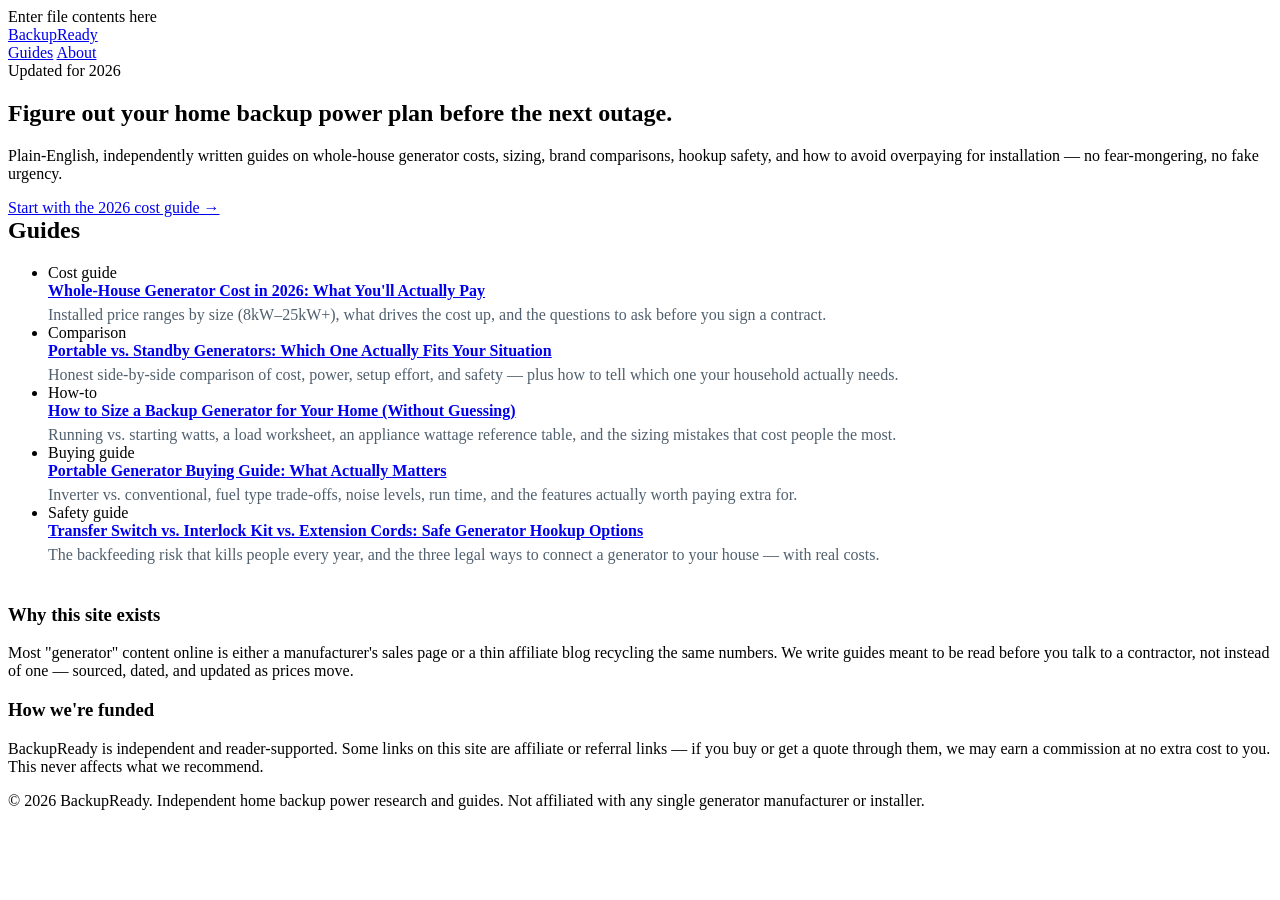
==== index.html @ 458bd5d5 "Create index.html for BackupReady homepage Added a complete HTML structure for the BackupReady homep" ====
Enter file contents here<!doctype html>
<html lang="en">
<head>
<meta charset="utf-8">
<meta name="viewport" content="width=device-width, initial-scale=1">
<title>BackupReady — Home Backup Power Guides, Costs &amp; Generator Comparisons</title>
<meta name="description" content="Independent, plain-English guides to home backup power: whole-house generator costs, sizing, brand comparisons, hookup safety, and how to buy without overpaying.">
<link rel="stylesheet" href="/assets/style.css">
<link rel="canonical" href="https://backupready.vercel.app/">
</head>
<body>
<header class="site">
  <div class="wrap">
    <a class="logo" href="/">Backup<span>Ready</span></a>
    <nav class="site">
      <a href="/guides/">Guides</a>
      <a href="/#about">About</a>
    </nav>
  </div>
</header>

<section class="hero">
  <div class="wrap">
    <span class="badge">Updated for 2026</span>
    <h1>Figure out your home backup power plan before the next outage.</h1>
    <p class="lead">Plain-English, independently written guides on whole-house generator costs, sizing, brand comparisons, hookup safety, and how to avoid overpaying for installation — no fear-mongering, no fake urgency.</p>
    <a class="btn" href="/guides/whole-house-generator-cost-2026.html">Start with the 2026 cost guide →</a>
  </div>
</section>

<main class="wrap">
  <h2 style="margin-top:0">Guides</h2>
  <ul class="guide-list">
    <li>
      <span class="tag">Cost guide</span><br>
      <a href="/guides/whole-house-generator-cost-2026.html"><strong>Whole-House Generator Cost in 2026: What You'll Actually Pay</strong></a>
      <p style="margin:6px 0 0;color:#51606e">Installed price ranges by size (8kW–25kW+), what drives the cost up, and the questions to ask before you sign a contract.</p>
    </li>
    <li>
      <span class="tag">Comparison</span><br>
      <a href="/guides/portable-vs-standby-generator.html"><strong>Portable vs. Standby Generators: Which One Actually Fits Your Situation</strong></a>
      <p style="margin:6px 0 0;color:#51606e">Honest side-by-side comparison of cost, power, setup effort, and safety — plus how to tell which one your household actually needs.</p>
    </li>
    <li>
      <span class="tag">How-to</span><br>
      <a href="/guides/how-to-size-a-backup-generator.html"><strong>How to Size a Backup Generator for Your Home (Without Guessing)</strong></a>
      <p style="margin:6px 0 0;color:#51606e">Running vs. starting watts, a load worksheet, an appliance wattage reference table, and the sizing mistakes that cost people the most.</p>
    </li>
    <li>
      <span class="tag">Buying guide</span><br>
      <a href="/guides/portable-generator-buying-guide.html"><strong>Portable Generator Buying Guide: What Actually Matters</strong></a>
      <p style="margin:6px 0 0;color:#51606e">Inverter vs. conventional, fuel type trade-offs, noise levels, run time, and the features actually worth paying extra for.</p>
    </li>
    <li>
      <span class="tag">Safety guide</span><br>
      <a href="/guides/generator-transfer-switch-vs-interlock.html"><strong>Transfer Switch vs. Interlock Kit vs. Extension Cords: Safe Generator Hookup Options</strong></a>
      <p style="margin:6px 0 0;color:#51606e">The backfeeding risk that kills people every year, and the three legal ways to connect a generator to your house — with real costs.</p>
    </li>
  </ul>

  <div class="grid" id="about" style="margin-top:40px">
    <div class="card">
      <h3>Why this site exists</h3>
      <p>Most "generator" content online is either a manufacturer's sales page or a thin affiliate blog recycling the same numbers. We write guides meant to be read before you talk to a contractor, not instead of one — sourced, dated, and updated as prices move.</p>
    </div>
    <div class="card">
      <h3>How we're funded</h3>
      <p>BackupReady is independent and reader-supported. Some links on this site are affiliate or referral links — if you buy or get a quote through them, we may earn a commission at no extra cost to you. This never affects what we recommend.</p>
    </div>
  </div>
</main>

<footer class="site">
  <div class="wrap">
    <p>© 2026 BackupReady. Independent home backup power research and guides. Not affiliated with any single generator manufacturer or installer.</p>
  </div>
</footer>
</body>
</html>
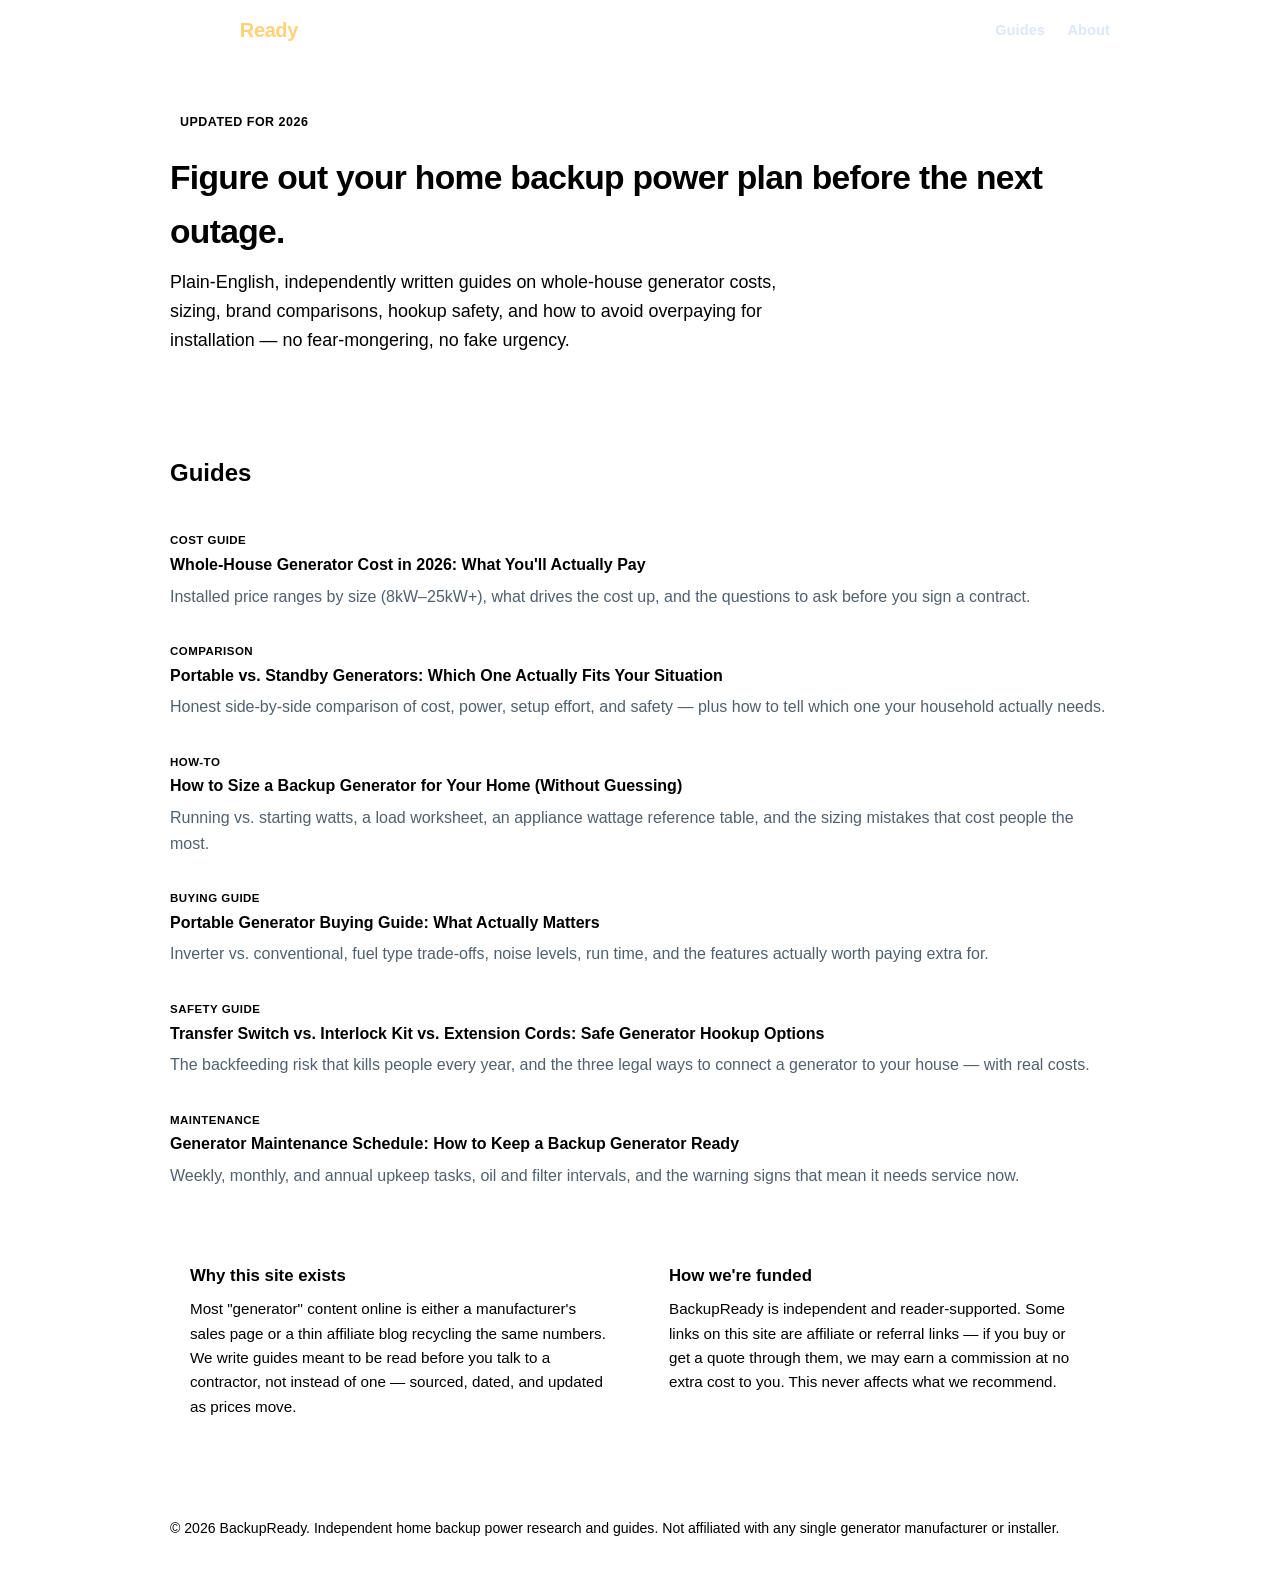
==== commit f0e2a261: "Add maintenance guide links to homepage" ====
--- a/index.html
+++ b/index.html
@@ -1,10 +1,10 @@
-Enter file contents here<!doctype html>
+<!doctype html>
 <html lang="en">
 <head>
 <meta charset="utf-8">
 <meta name="viewport" content="width=device-width, initial-scale=1">
 <title>BackupReady — Home Backup Power Guides, Costs &amp; Generator Comparisons</title>
-<meta name="description" content="Independent, plain-English guides to home backup power: whole-house generator costs, sizing, brand comparisons, hookup safety, and how to buy without overpaying.">
+<meta name="description" content="Independent, plain-English guides to home backup power: whole-house generator costs, sizing, brand comparisons, hookup safety, maintenance, and how to buy without overpaying.">
 <link rel="stylesheet" href="/assets/style.css">
 <link rel="canonical" href="https://backupready.vercel.app/">
 </head>
@@ -56,6 +56,11 @@
       <a href="/guides/generator-transfer-switch-vs-interlock.html"><strong>Transfer Switch vs. Interlock Kit vs. Extension Cords: Safe Generator Hookup Options</strong></a>
       <p style="margin:6px 0 0;color:#51606e">The backfeeding risk that kills people every year, and the three legal ways to connect a generator to your house — with real costs.</p>
     </li>
+    <li>
+      <span class="tag">Maintenance</span><br>
+      <a href="/guides/generator-maintenance-schedule.html"><strong>Generator Maintenance Schedule: How to Keep a Backup Generator Ready</strong></a>
+      <p style="margin:6px 0 0;color:#51606e">Weekly, monthly, and annual upkeep tasks, oil and filter intervals, and the warning signs that mean it needs service now.</p>
+    </li>
   </ul>
 
   <div class="grid" id="about" style="margin-top:40px">
--- a/assets/style.css
+++ b/assets/style.css
@@ -0,0 +1,55 @@
+Enter file contents here:root{
+  --ink:#16202b; --sub:#51606e; --line:#e4e9ee; --bg:#f7f9fb; --card:#ffffff;
+  --brand:#1a5fb4; --brand-dark:#123e75; --accent:#e8870e; --good:#1c7c4d;
+}
+*{box-sizing:border-box}
+html,body{margin:0;padding:0}
+body{
+  font-family:-apple-system,BlinkMacSystemFont,"Segoe UI",Roboto,Helvetica,Arial,sans-serif;
+  color:var(--ink); background:var(--bg); line-height:1.6;
+}
+a{color:var(--brand); text-decoration:none}
+a:hover{text-decoration:underline}
+.wrap{max-width:980px;margin:0 auto;padding:0 20px}
+header.site{background:var(--brand-dark);color:#fff;padding:14px 0}
+header.site .wrap{display:flex;align-items:center;justify-content:space-between}
+.logo{font-weight:800;font-size:1.25rem;color:#fff;letter-spacing:-.02em}
+.logo span{color:#ffd27a}
+nav.site a{color:#dce8f7;margin-left:18px;font-size:.92rem;font-weight:600}
+nav.site a:hover{color:#fff;text-decoration:none}
+.hero{background:linear-gradient(180deg,#eef4fb 0%,var(--bg) 100%);padding:48px 0 36px;border-bottom:1px solid var(--line)}
+.hero h1{font-size:2.1rem;margin:0 0 10px;letter-spacing:-.02em}
+.hero p.lead{color:var(--sub);font-size:1.12rem;max-width:640px;margin:0 0 20px}
+.badge{display:inline-block;background:#fff;border:1px solid var(--line);color:var(--sub);font-size:.78rem;font-weight:700;letter-spacing:.04em;text-transform:uppercase;padding:4px 10px;border-radius:99px;margin-bottom:14px}
+main{padding:36px 0 60px}
+.grid{display:grid;grid-template-columns:repeat(auto-fit,minmax(260px,1fr));gap:18px;margin:26px 0}
+.card{background:var(--card);border:1px solid var(--line);border-radius:12px;padding:20px}
+.card h3{margin:0 0 8px;font-size:1.05rem}
+.card p{color:var(--sub);margin:0 0 10px;font-size:.95rem}
+.card a.btn{font-weight:700}
+.btn{display:inline-block;background:var(--brand);color:#fff!important;padding:10px 16px;border-radius:8px;font-weight:700;font-size:.92rem}
+.btn:hover{background:var(--brand-dark);text-decoration:none}
+.btn.alt{background:var(--accent)}
+.btn.alt:hover{background:#c66e05}
+table.cost{width:100%;border-collapse:collapse;margin:18px 0;font-size:.95rem}
+table.cost th,table.cost td{border:1px solid var(--line);padding:10px 12px;text-align:left}
+table.cost th{background:#eef4fb}
+table.cost tr:nth-child(even) td{background:#fafcfe}
+.callout{background:#fff7ea;border:1px solid #f3d9a4;border-radius:10px;padding:16px 18px;margin:22px 0}
+.callout.good{background:#eefbf3;border-color:#bfe9cf}
+.toc{background:var(--card);border:1px solid var(--line);border-radius:10px;padding:16px 20px;margin:20px 0}
+.toc strong{display:block;margin-bottom:6px}
+.toc ol{margin:0;padding-left:20px}
+article h2{margin-top:36px;font-size:1.4rem;border-top:1px solid var(--line);padding-top:24px}
+article h3{margin-top:22px;font-size:1.1rem}
+.faq dt{font-weight:700;margin-top:16px}
+.faq dd{margin:4px 0 0;color:var(--sub)}
+.breadcrumb{font-size:.85rem;color:var(--sub);margin-bottom:8px}
+.disclosure{font-size:.82rem;color:var(--sub);background:#fff;border:1px dashed var(--line);border-radius:8px;padding:10px 14px;margin:18px 0}
+footer.site{border-top:1px solid var(--line);padding:28px 0;color:var(--sub);font-size:.88rem}
+footer.site a{color:var(--sub)}
+.guide-list{list-style:none;padding:0;margin:0}
+.guide-list li{border-bottom:1px solid var(--line);padding:14px 0}
+.guide-list li:last-child{border-bottom:none}
+.guide-list .tag{font-size:.72rem;text-transform:uppercase;letter-spacing:.04em;color:var(--good);font-weight:800}
+.meta{color:var(--sub);font-size:.85rem;margin-bottom:18px}
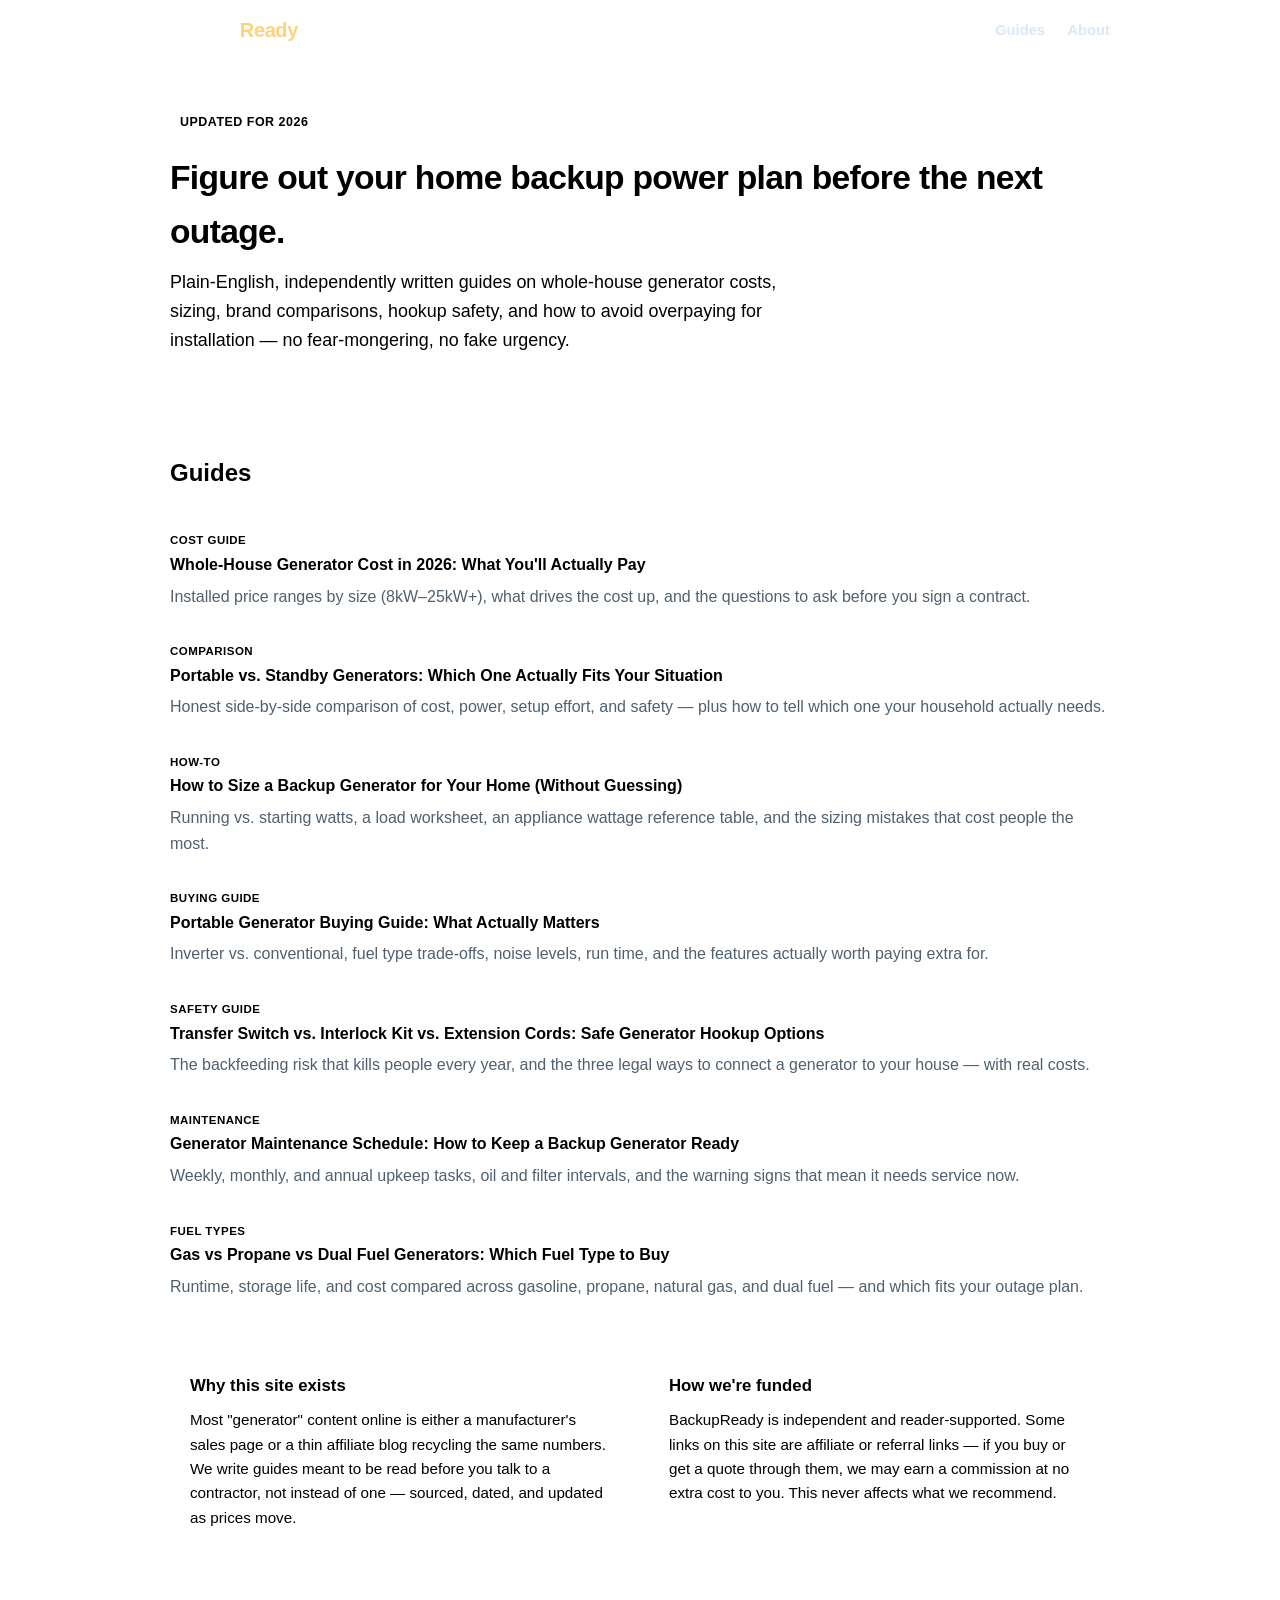
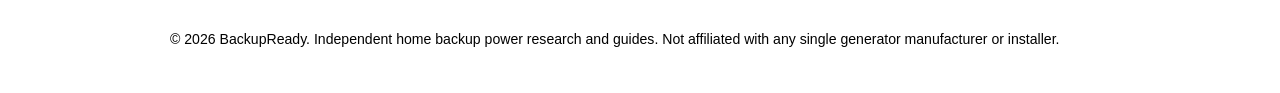
==== commit f17ac85e: "Add fuel types section and updateAdd fuel types guide link to homepage footer copyright" ====
--- a/index.html
+++ b/index.html
@@ -61,6 +61,11 @@
       <a href="/guides/generator-maintenance-schedule.html"><strong>Generator Maintenance Schedule: How to Keep a Backup Generator Ready</strong></a>
       <p style="margin:6px 0 0;color:#51606e">Weekly, monthly, and annual upkeep tasks, oil and filter intervals, and the warning signs that mean it needs service now.</p>
     </li>
+    <li>
+      <span class="tag">Fuel types</span><br>
+      <a href="/guides/generator-fuel-types-gas-propane-dual-fuel.html"><strong>Gas vs Propane vs Dual Fuel Generators: Which Fuel Type to Buy</strong></a>
+      <p style="margin:6px 0 0;color:#51606e">Runtime, storage life, and cost compared across gasoline, propane, natural gas, and dual fuel — and which fits your outage plan.</p>
+    </li>
   </ul>
 
   <div class="grid" id="about" style="margin-top:40px">
@@ -77,7 +82,7 @@
 
 <footer class="site">
   <div class="wrap">
-    <p>© 2026 BackupReady. Independent home backup power research and guides. Not affiliated with any single generator manufacturer or installer.</p>
+    <p>&copy; 2026 BackupReady. Independent home backup power research and guides. Not affiliated with any single generator manufacturer or installer.</p>
   </div>
 </footer>
 </body>
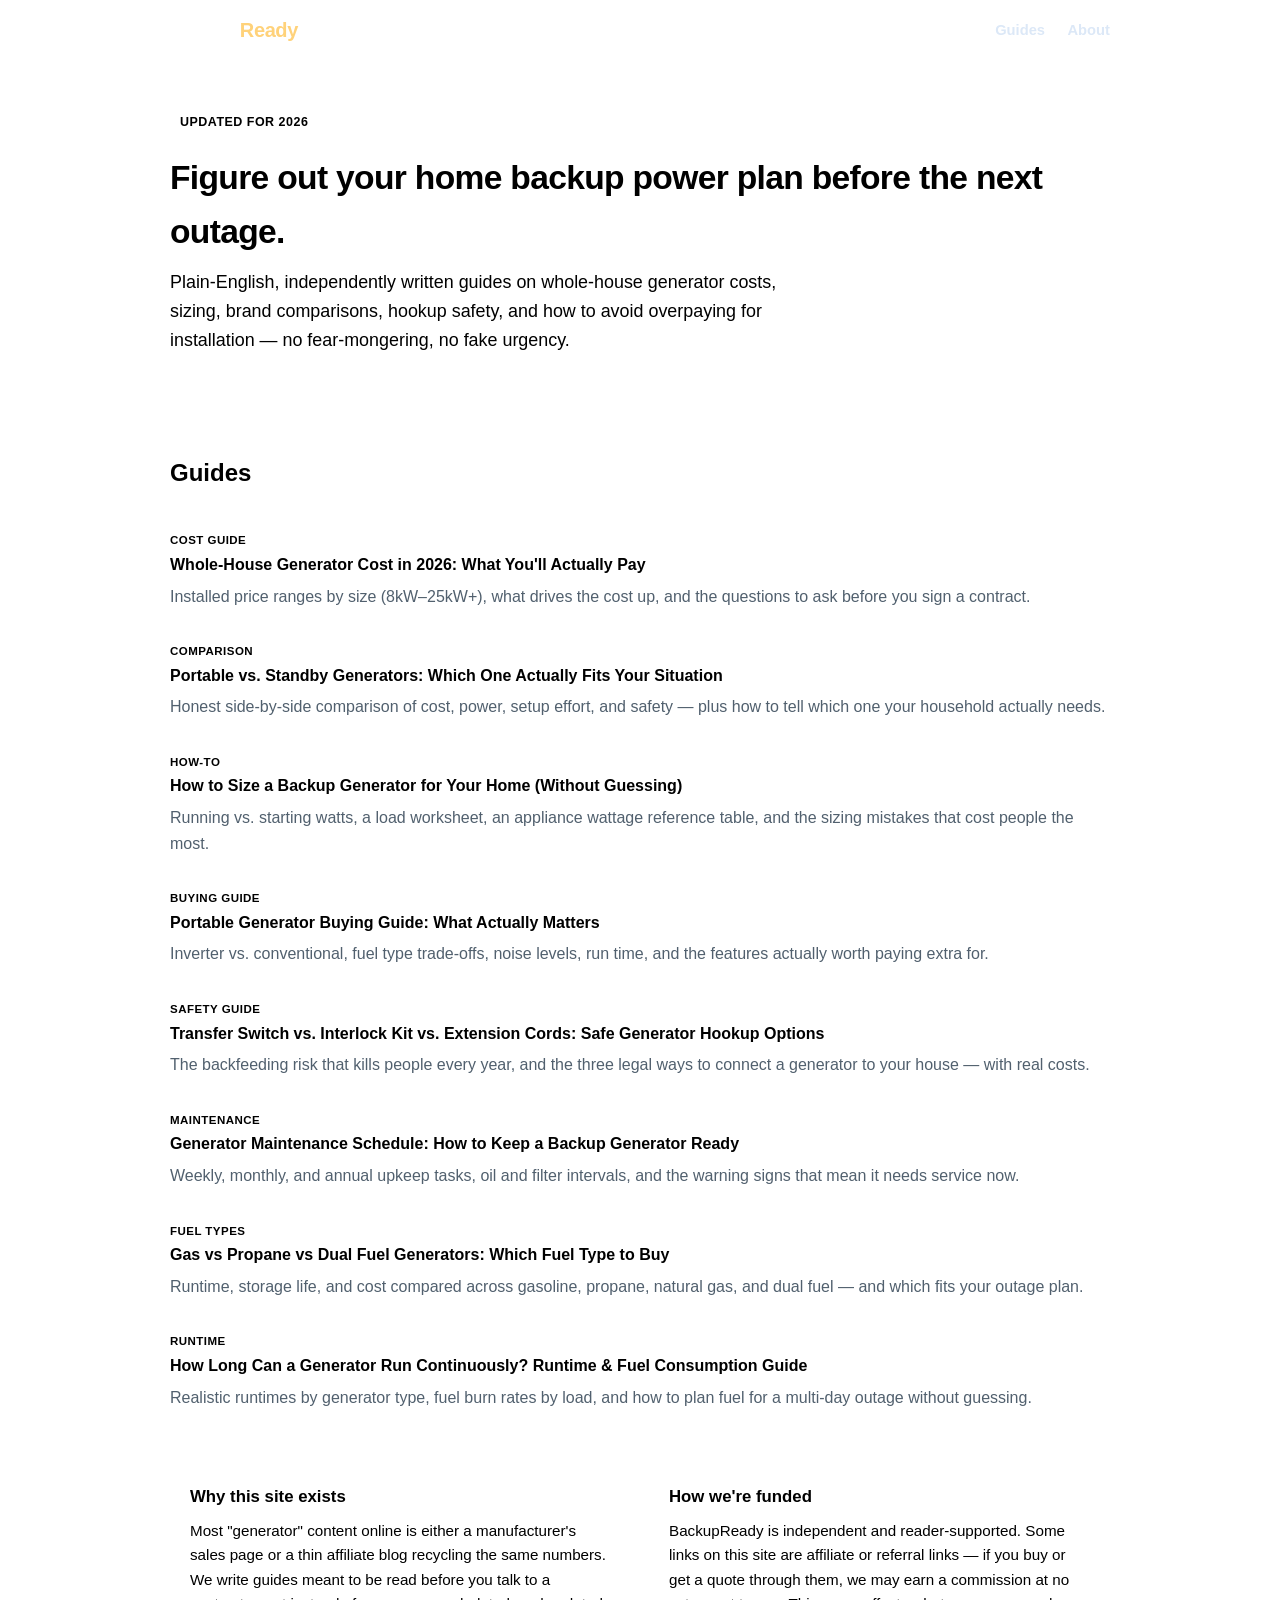
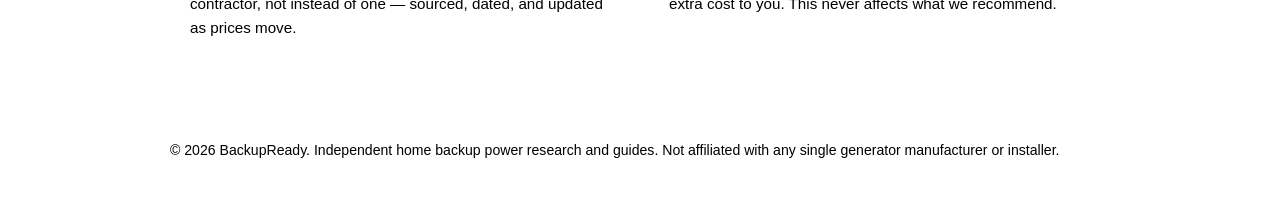
==== commit 4dbb5550: "Update index.html for 2026 content and guides Added new section for runtime and fuel consumption gui" ====
--- a/index.html
+++ b/index.html
@@ -19,6 +19,7 @@
   </div>
 </header>
 
+
 <section class="hero">
   <div class="wrap">
     <span class="badge">Updated for 2026</span>
@@ -27,6 +28,7 @@
     <a class="btn" href="/guides/whole-house-generator-cost-2026.html">Start with the 2026 cost guide →</a>
   </div>
 </section>
+
 
 <main class="wrap">
   <h2 style="margin-top:0">Guides</h2>
@@ -66,7 +68,13 @@
       <a href="/guides/generator-fuel-types-gas-propane-dual-fuel.html"><strong>Gas vs Propane vs Dual Fuel Generators: Which Fuel Type to Buy</strong></a>
       <p style="margin:6px 0 0;color:#51606e">Runtime, storage life, and cost compared across gasoline, propane, natural gas, and dual fuel — and which fits your outage plan.</p>
     </li>
+    <li>
+      <span class="tag">Runtime</span><br>
+      <a href="/guides/generator-runtime-fuel-consumption.html"><strong>How Long Can a Generator Run Continuously? Runtime &amp; Fuel Consumption Guide</strong></a>
+      <p style="margin:6px 0 0;color:#51606e">Realistic runtimes by generator type, fuel burn rates by load, and how to plan fuel for a multi-day outage without guessing.</p>
+    </li>
   </ul>
+
 
   <div class="grid" id="about" style="margin-top:40px">
     <div class="card">
@@ -80,6 +88,7 @@
   </div>
 </main>
 
+
 <footer class="site">
   <div class="wrap">
     <p>&copy; 2026 BackupReady. Independent home backup power research and guides. Not affiliated with any single generator manufacturer or installer.</p>
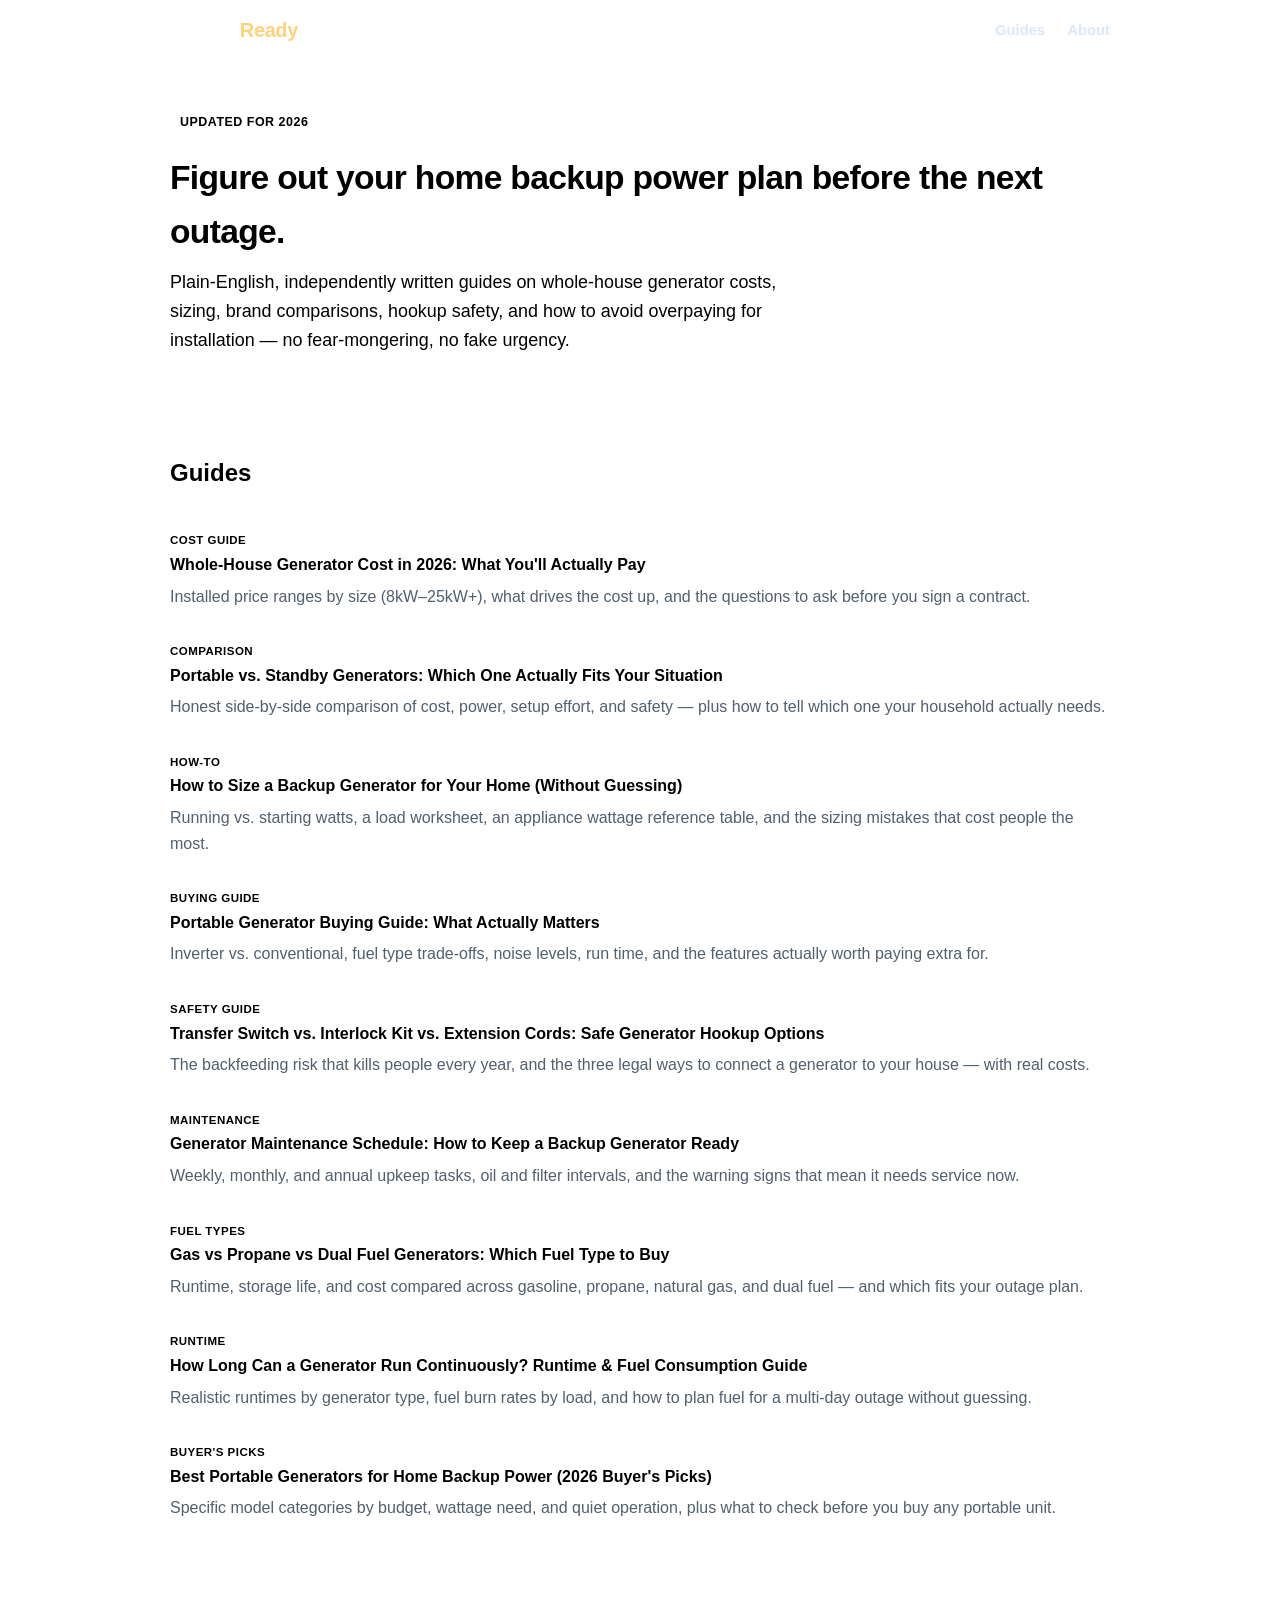
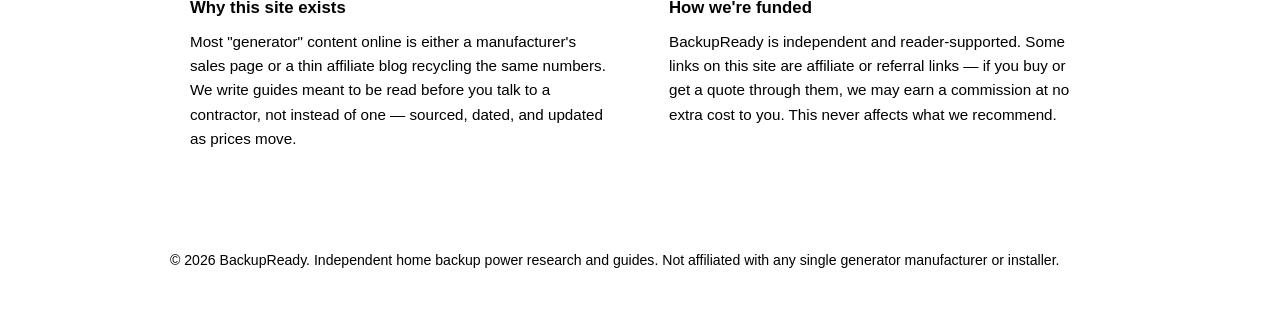
==== commit 3b80f965: "Add buyer's picks section for portable generators Added a new section for buyer's picks of portable " ====
--- a/index.html
+++ b/index.html
@@ -19,7 +19,6 @@
   </div>
 </header>
 
-
 <section class="hero">
   <div class="wrap">
     <span class="badge">Updated for 2026</span>
@@ -28,7 +27,6 @@
     <a class="btn" href="/guides/whole-house-generator-cost-2026.html">Start with the 2026 cost guide →</a>
   </div>
 </section>
-
 
 <main class="wrap">
   <h2 style="margin-top:0">Guides</h2>
@@ -73,8 +71,12 @@
       <a href="/guides/generator-runtime-fuel-consumption.html"><strong>How Long Can a Generator Run Continuously? Runtime &amp; Fuel Consumption Guide</strong></a>
       <p style="margin:6px 0 0;color:#51606e">Realistic runtimes by generator type, fuel burn rates by load, and how to plan fuel for a multi-day outage without guessing.</p>
     </li>
+    <li>
+      <span class="tag">Buyer's picks</span><br>
+      <a href="/guides/best-portable-generators-2026.html"><strong>Best Portable Generators for Home Backup Power (2026 Buyer's Picks)</strong></a>
+      <p style="margin:6px 0 0;color:#51606e">Specific model categories by budget, wattage need, and quiet operation, plus what to check before you buy any portable unit.</p>
+    </li>
   </ul>
-
 
   <div class="grid" id="about" style="margin-top:40px">
     <div class="card">
@@ -88,7 +90,6 @@
   </div>
 </main>
 
-
 <footer class="site">
   <div class="wrap">
     <p>&copy; 2026 BackupReady. Independent home backup power research and guides. Not affiliated with any single generator manufacturer or installer.</p>
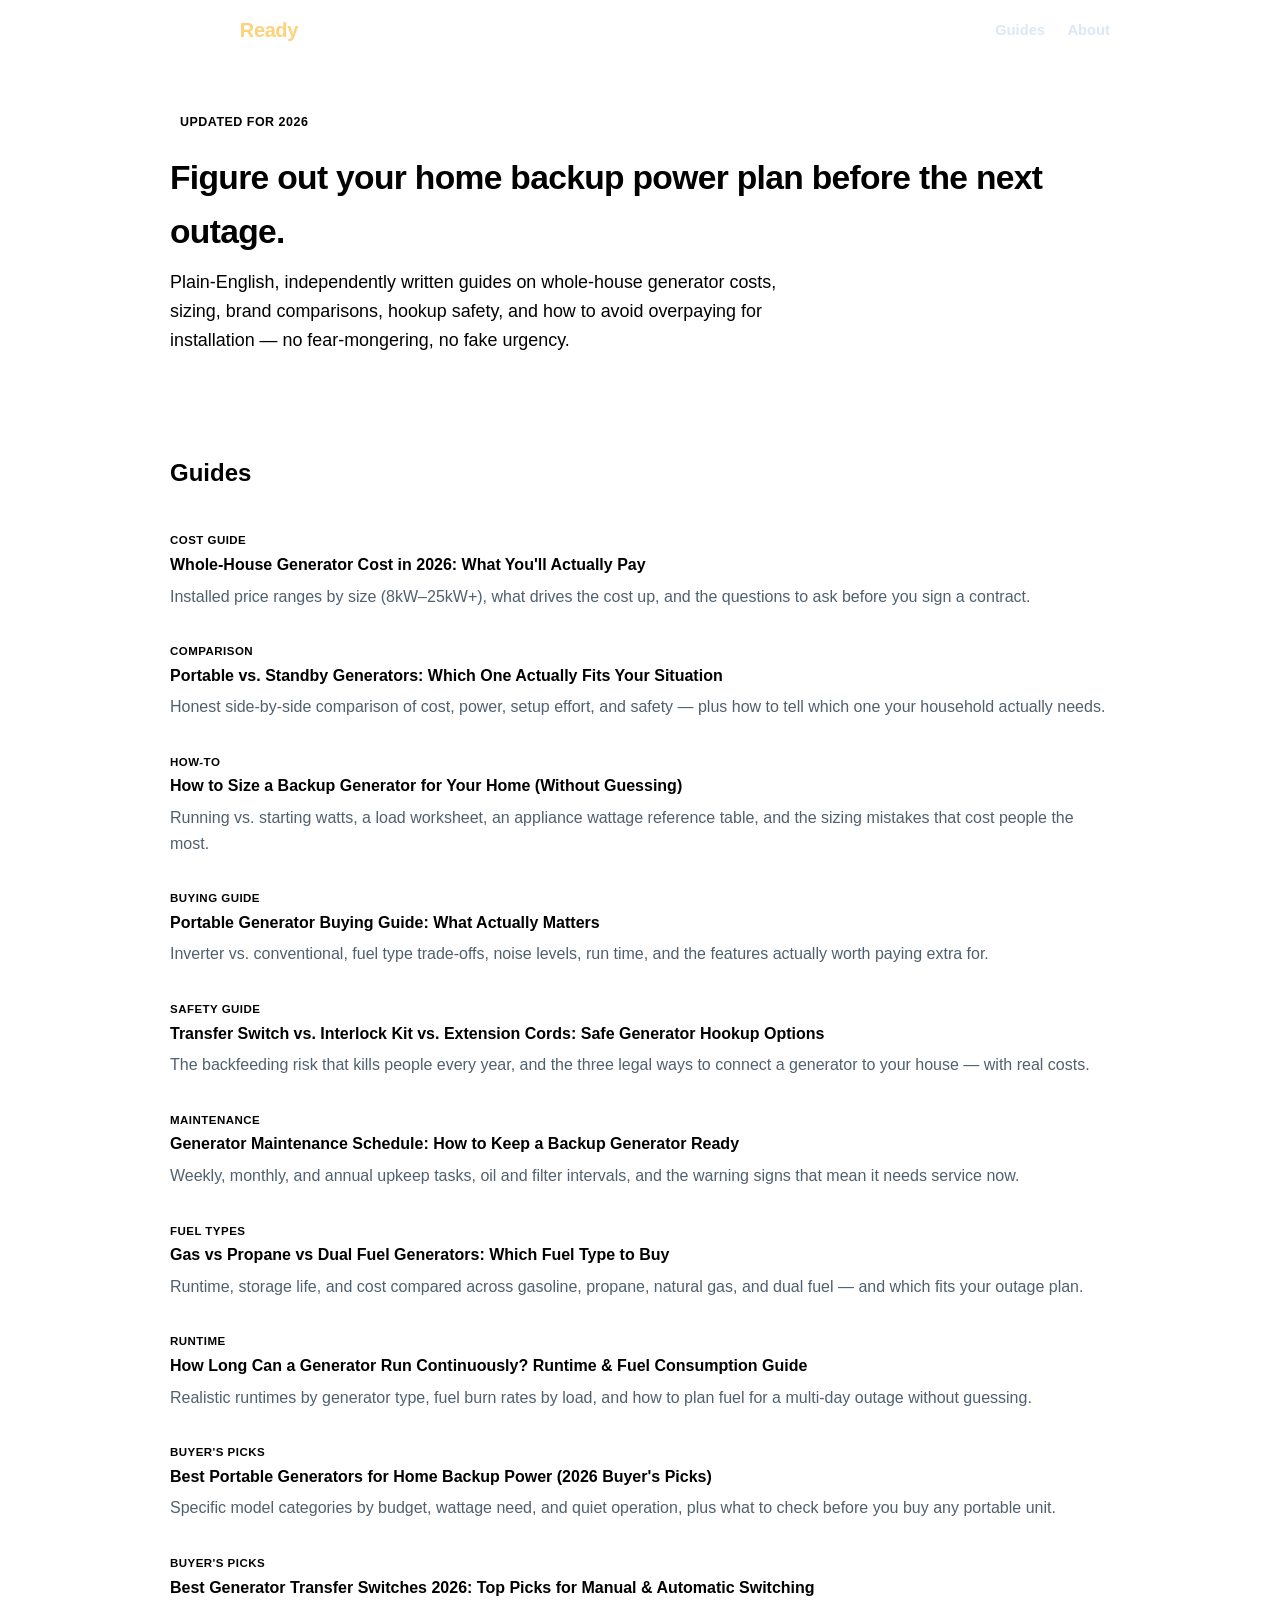
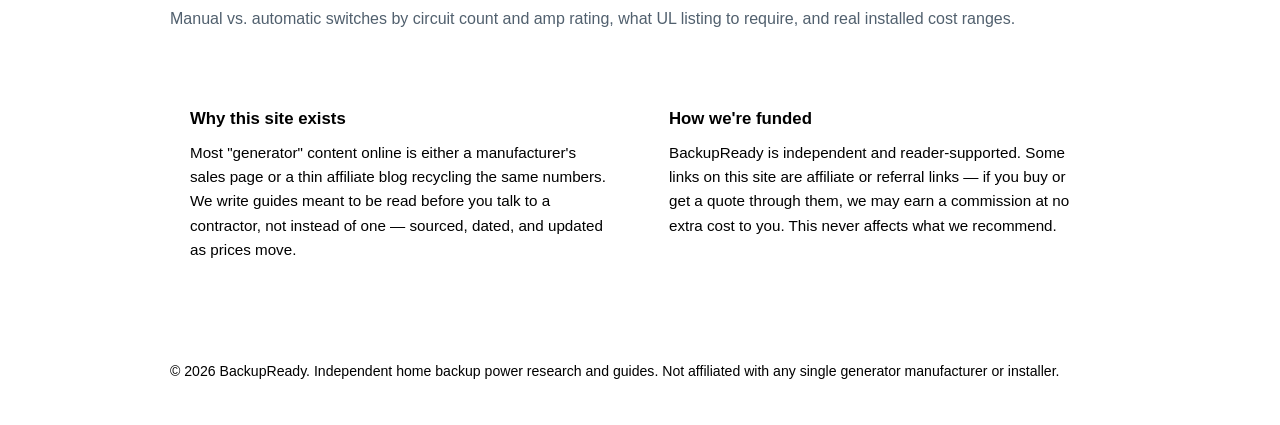
==== commit bb96977b: "Update index.html with new 2026 guides Added new guide for best generator transfer switches for 2026" ====
--- a/index.html
+++ b/index.html
@@ -19,6 +19,7 @@
   </div>
 </header>
 
+
 <section class="hero">
   <div class="wrap">
     <span class="badge">Updated for 2026</span>
@@ -27,6 +28,7 @@
     <a class="btn" href="/guides/whole-house-generator-cost-2026.html">Start with the 2026 cost guide →</a>
   </div>
 </section>
+
 
 <main class="wrap">
   <h2 style="margin-top:0">Guides</h2>
@@ -76,7 +78,13 @@
       <a href="/guides/best-portable-generators-2026.html"><strong>Best Portable Generators for Home Backup Power (2026 Buyer's Picks)</strong></a>
       <p style="margin:6px 0 0;color:#51606e">Specific model categories by budget, wattage need, and quiet operation, plus what to check before you buy any portable unit.</p>
     </li>
+    <li>
+      <span class="tag">Buyer's picks</span><br>
+      <a href="/guides/best-transfer-switches-2026.html"><strong>Best Generator Transfer Switches 2026: Top Picks for Manual &amp; Automatic Switching</strong></a>
+      <p style="margin:6px 0 0;color:#51606e">Manual vs. automatic switches by circuit count and amp rating, what UL listing to require, and real installed cost ranges.</p>
+    </li>
   </ul>
+
 
   <div class="grid" id="about" style="margin-top:40px">
     <div class="card">
@@ -90,6 +98,7 @@
   </div>
 </main>
 
+
 <footer class="site">
   <div class="wrap">
     <p>&copy; 2026 BackupReady. Independent home backup power research and guides. Not affiliated with any single generator manufacturer or installer.</p>
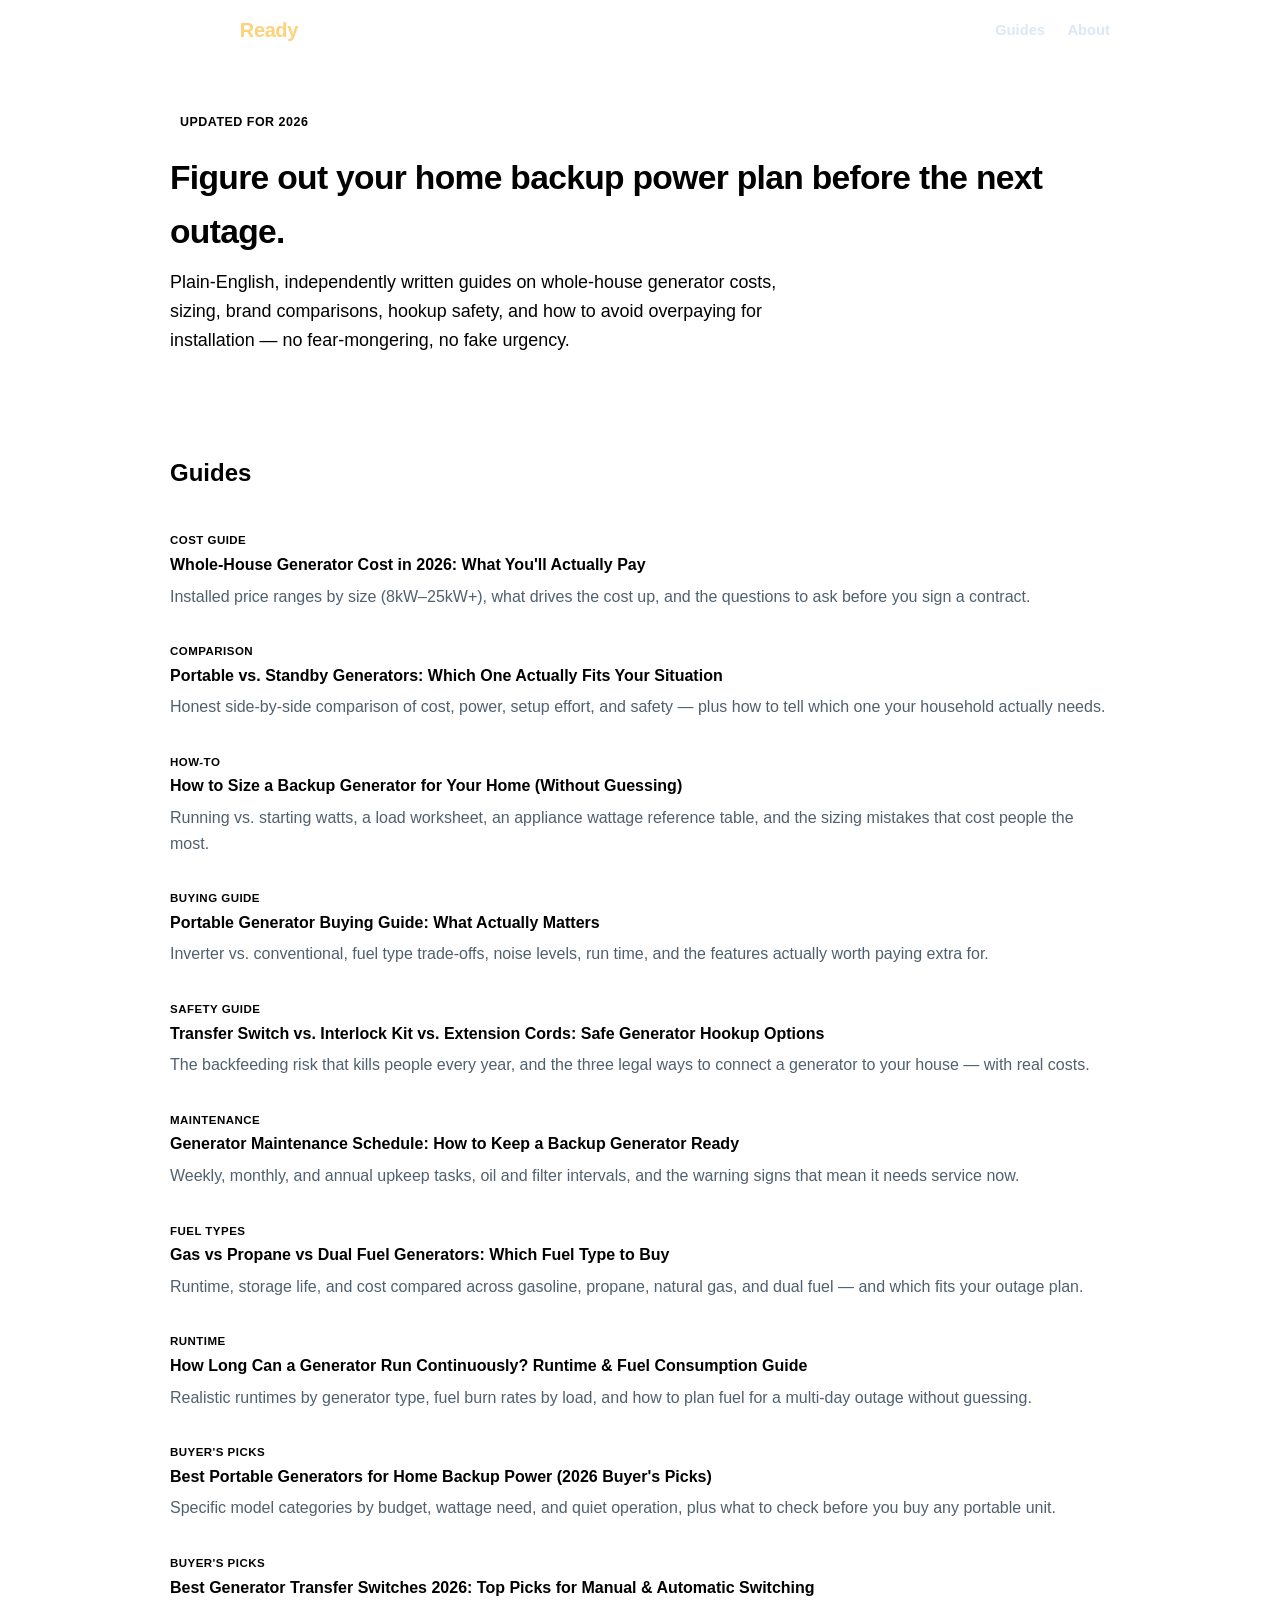
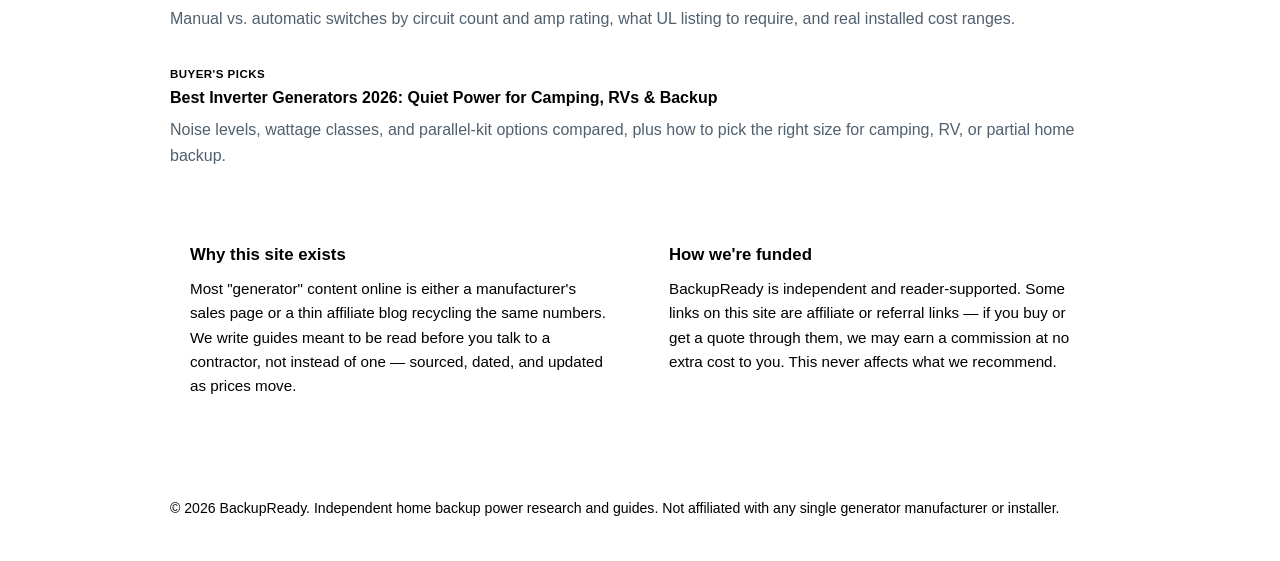
==== commit 2441c42a: "Update index.html with new inverter generator guide Added new guide for inverter generators with det" ====
--- a/index.html
+++ b/index.html
@@ -20,6 +20,8 @@
 </header>
 
 
+
+
 <section class="hero">
   <div class="wrap">
     <span class="badge">Updated for 2026</span>
@@ -28,6 +30,8 @@
     <a class="btn" href="/guides/whole-house-generator-cost-2026.html">Start with the 2026 cost guide →</a>
   </div>
 </section>
+
+
 
 
 <main class="wrap">
@@ -83,7 +87,14 @@
       <a href="/guides/best-transfer-switches-2026.html"><strong>Best Generator Transfer Switches 2026: Top Picks for Manual &amp; Automatic Switching</strong></a>
       <p style="margin:6px 0 0;color:#51606e">Manual vs. automatic switches by circuit count and amp rating, what UL listing to require, and real installed cost ranges.</p>
     </li>
+    <li>
+      <span class="tag">Buyer's picks</span><br>
+      <a href="/guides/best-inverter-generators-2026.html"><strong>Best Inverter Generators 2026: Quiet Power for Camping, RVs &amp; Backup</strong></a>
+      <p style="margin:6px 0 0;color:#51606e">Noise levels, wattage classes, and parallel-kit options compared, plus how to pick the right size for camping, RV, or partial home backup.</p>
+    </li>
   </ul>
+
+
 
 
   <div class="grid" id="about" style="margin-top:40px">
@@ -99,6 +110,8 @@
 </main>
 
 
+
+
 <footer class="site">
   <div class="wrap">
     <p>&copy; 2026 BackupReady. Independent home backup power research and guides. Not affiliated with any single generator manufacturer or installer.</p>
